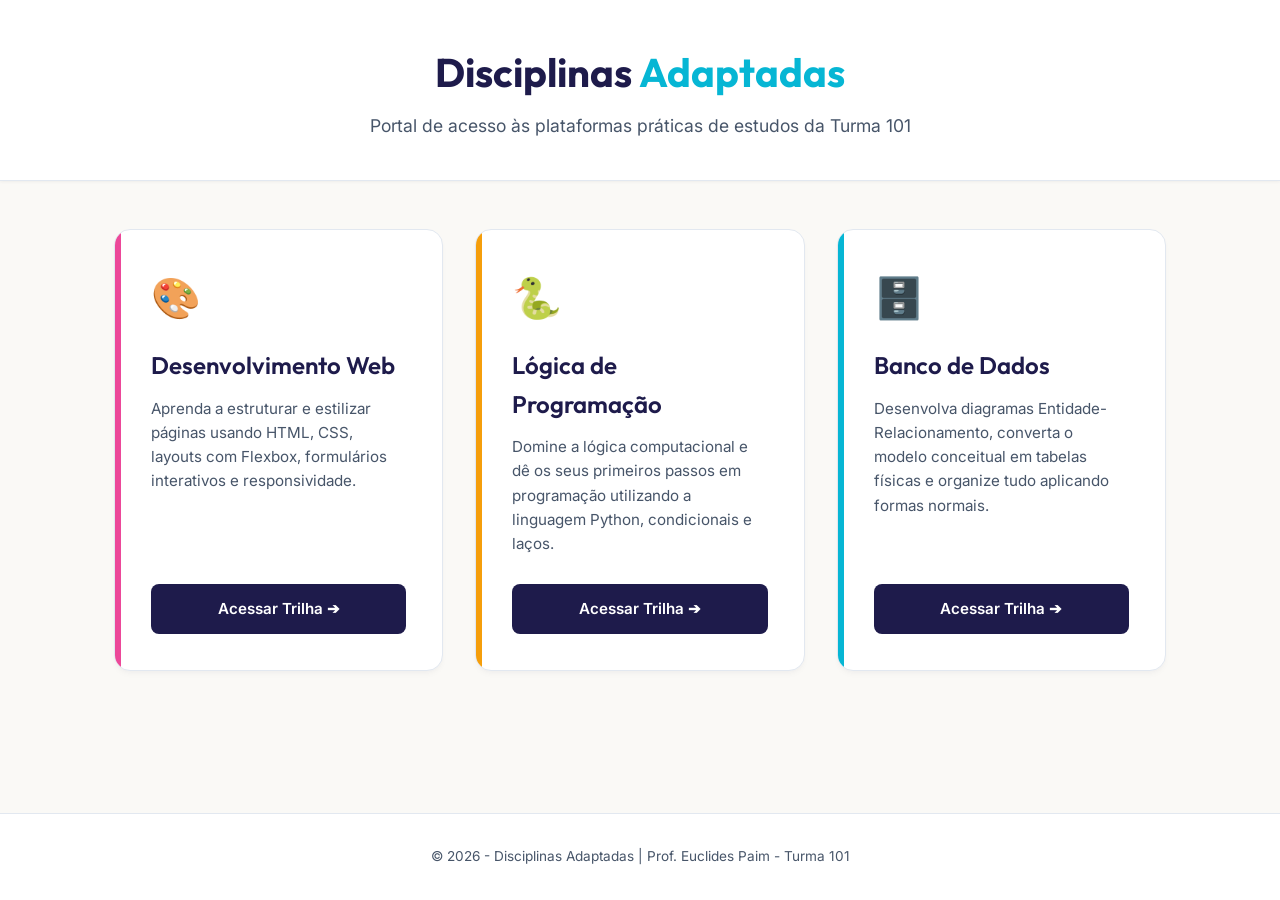
==== index.html @ 85c39c87 "feat: adiciona portal central de disciplinas na raiz" ====
<!DOCTYPE html>
<html lang="pt-BR">
<head>
  <meta charset="UTF-8">
  <meta name="viewport" content="width=device-width, initial-scale=1.0">
  <meta name="description" content="Portal de acesso às plataformas didáticas interativas de disciplinas adaptadas para a turma 101.">
  <title>Disciplinas Adaptadas - Turma 101</title>
  <style>
    @import url('https://fonts.googleapis.com/css2?family=Inter:wght@300;400;500;600;700&family=Outfit:wght@400;500;600;700&display=swap');

    :root {
      --bg-cream: #FAF9F6;
      --bg-slate: #0F172A;
      --primary-indigo: #1E1B4B;
      --accent-cyan: #06B6D4;
      --text-main: #0F172A;
      --text-light: #475569;
      --border-color: #E2E8F0;
      
      --font-title: 'Outfit', sans-serif;
      --font-body: 'Inter', sans-serif;
    }

    * {
      margin: 0;
      padding: 0;
      box-sizing: border-box;
    }

    body {
      font-family: var(--font-body);
      background-color: var(--bg-cream);
      color: var(--text-main);
      min-height: 100vh;
      display: flex;
      flex-direction: column;
      line-height: 1.6;
    }

    header {
      background-color: white;
      border-bottom: 1px solid var(--border-color);
      padding: 2.5rem 1rem;
      text-align: center;
      box-shadow: 0 1px 3px rgba(0, 0, 0, 0.05);
    }

    .header-container {
      max-width: 800px;
      margin: 0 auto;
    }

    header h1 {
      font-family: var(--font-title);
      color: var(--primary-indigo);
      font-size: 2.5rem;
      font-weight: 700;
      margin-bottom: 0.5rem;
    }

    header h1 span {
      color: var(--accent-cyan);
    }

    header p {
      color: var(--text-light);
      font-size: 1.1rem;
    }

    main {
      flex-grow: 1;
      max-width: 1100px;
      width: 100%;
      margin: 3rem auto;
      padding: 0 1.5rem;
    }

    .portal-grid {
      display: grid;
      grid-template-columns: repeat(auto-fit, minmax(300px, 1fr));
      gap: 2rem;
    }

    .portal-card {
      background-color: white;
      border: 1px solid var(--border-color);
      border-radius: 16px;
      padding: 2.25rem;
      box-shadow: 0 4px 6px -1px rgba(30, 27, 75, 0.03), 0 2px 4px -1px rgba(30, 27, 75, 0.02);
      display: flex;
      flex-direction: column;
      justify-content: space-between;
      transition: transform 0.2s, box-shadow 0.2s;
      position: relative;
      overflow: hidden;
    }

    .portal-card::before {
      content: '';
      position: absolute;
      top: 0;
      left: 0;
      width: 6px;
      height: 100%;
      background-color: var(--accent-cyan);
    }

    .portal-card:hover {
      transform: translateY(-5px);
      box-shadow: 0 10px 15px -3px rgba(30, 27, 75, 0.05), 0 4px 6px -2px rgba(30, 27, 75, 0.03);
    }

    .card-icon {
      font-size: 2.5rem;
      margin-bottom: 1rem;
      display: inline-block;
    }

    .card-title {
      font-family: var(--font-title);
      font-size: 1.5rem;
      color: var(--primary-indigo);
      margin-bottom: 0.75rem;
      font-weight: 600;
    }

    .card-desc {
      color: var(--text-light);
      font-size: 0.95rem;
      margin-bottom: 1.75rem;
      flex-grow: 1;
    }

    .card-link {
      background-color: var(--primary-indigo);
      color: white;
      text-decoration: none;
      padding: 0.8rem 1.5rem;
      border-radius: 8px;
      font-weight: 600;
      text-align: center;
      transition: background-color 0.2s;
      font-size: 0.95rem;
      display: block;
    }

    .card-link:hover {
      background-color: var(--accent-cyan);
    }

    footer {
      text-align: center;
      padding: 2rem 1rem;
      color: var(--text-light);
      font-size: 0.85rem;
      border-top: 1px solid var(--border-color);
      background-color: white;
      margin-top: auto;
    }

    /* Cores personalizadas para os cards */
    .portal-card.devweb::before { background-color: #EC4899; } /* Pink */
    .portal-card.devweb .card-link:hover { background-color: #EC4899; }
    
    .portal-card.python::before { background-color: #F59E0B; } /* Amber */
    .portal-card.python .card-link:hover { background-color: #F59E0B; }
    
    .portal-card.db::before { background-color: var(--accent-cyan); } /* Cyan */
    .portal-card.db .card-link:hover { background-color: var(--accent-cyan); }
  </style>
</head>
<body>

  <header>
    <div class="header-container">
      <h1>Disciplinas <span>Adaptadas</span></h1>
      <p>Portal de acesso às plataformas práticas de estudos da Turma 101</p>
    </div>
  </header>

  <main>
    <div class="portal-grid">
      
      <!-- Card Desenvolvimento Web -->
      <div class="portal-card devweb">
        <div>
          <span class="card-icon">🎨</span>
          <h2 class="card-title">Desenvolvimento Web</h2>
          <p class="card-desc">Aprenda a estruturar e estilizar páginas usando HTML, CSS, layouts com Flexbox, formulários interativos e responsividade.</p>
        </div>
        <a href="./Desenvolvimento-web/index.html" class="card-link">Acessar Trilha ➔</a>
      </div>

      <!-- Card Lógica de Programação -->
      <div class="portal-card python">
        <div>
          <span class="card-icon">🐍</span>
          <h2 class="card-title">Lógica de Programação</h2>
          <p class="card-desc">Domine a lógica computacional e dê os seus primeiros passos em programação utilizando a linguagem Python, condicionais e laços.</p>
        </div>
        <a href="./Logica-de-Programacao/index.html" class="card-link">Acessar Trilha ➔</a>
      </div>

      <!-- Card Banco de Dados -->
      <div class="portal-card db">
        <div>
          <span class="card-icon">🗄️</span>
          <h2 class="card-title">Banco de Dados</h2>
          <p class="card-desc">Desenvolva diagramas Entidade-Relacionamento, converta o modelo conceitual em tabelas físicas e organize tudo aplicando formas normais.</p>
        </div>
        <a href="./Banco-de-Dados/index.html" class="card-link">Acessar Trilha ➔</a>
      </div>

    </div>
  </main>

  <footer>
    <p>&copy; 2026 - Disciplinas Adaptadas | Prof. Euclides Paim - Turma 101</p>
  </footer>

</body>
</html>
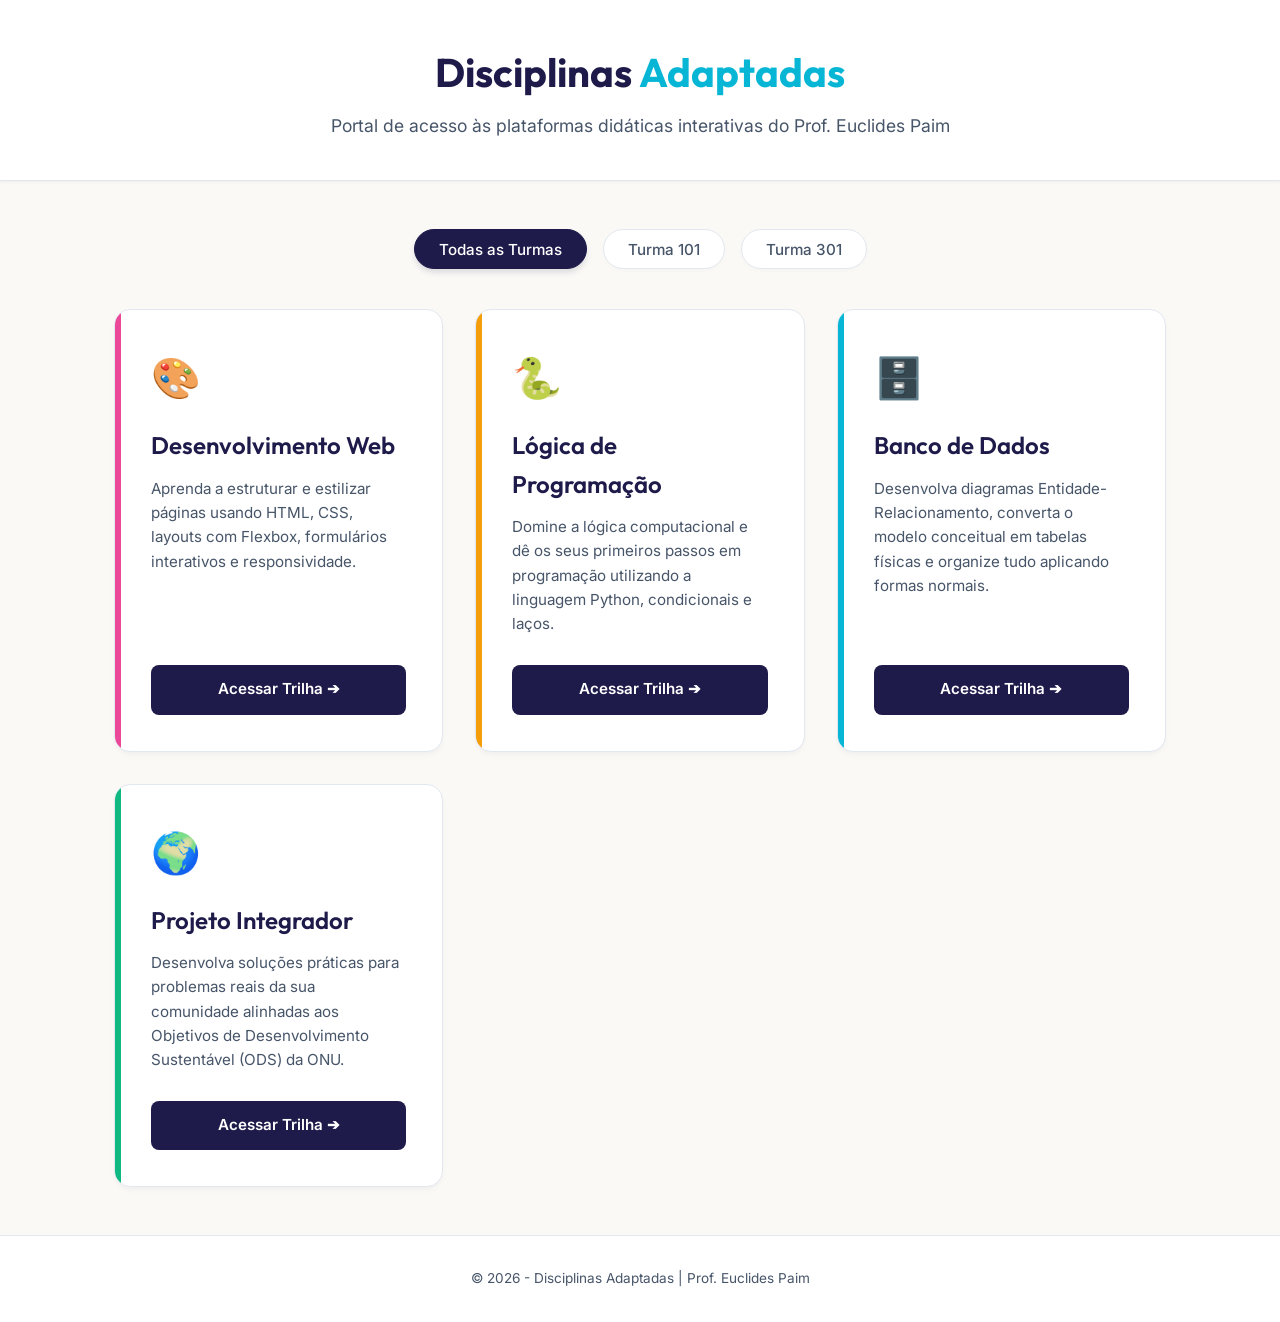
==== commit 09bf9b5a: "feat: adiciona card do Projeto Integrador e filtro por turmas no portal Co-Authored-By: Claude Fable" ====
--- a/index.html
+++ b/index.html
@@ -3,8 +3,8 @@
 <head>
   <meta charset="UTF-8">
   <meta name="viewport" content="width=device-width, initial-scale=1.0">
-  <meta name="description" content="Portal de acesso às plataformas didáticas interativas de disciplinas adaptadas para a turma 101.">
-  <title>Disciplinas Adaptadas - Turma 101</title>
+  <meta name="description" content="Portal de acesso às plataformas didáticas interativas de disciplinas adaptadas para as turmas do Prof. Euclides Paim.">
+  <title>Portal de Disciplinas Adaptadas</title>
   <style>
     @import url('https://fonts.googleapis.com/css2?family=Inter:wght@300;400;500;600;700&family=Outfit:wght@400;500;600;700&display=swap');
 
@@ -167,6 +167,56 @@
     
     .portal-card.db::before { background-color: var(--accent-cyan); } /* Cyan */
     .portal-card.db .card-link:hover { background-color: var(--accent-cyan); }
+
+    .portal-card.pi::before { background-color: #10B981; } /* Emerald */
+    .portal-card.pi .card-link:hover { background-color: #10B981; }
+
+    /* Filtro de Turmas */
+    .filter-container {
+      display: flex;
+      justify-content: center;
+      gap: 1rem;
+      margin-bottom: 2.5rem;
+      flex-wrap: wrap;
+    }
+
+    .filter-btn {
+      background-color: white;
+      border: 1px solid var(--border-color);
+      padding: 0.6rem 1.5rem;
+      border-radius: 30px;
+      font-family: var(--font-body);
+      font-size: 0.95rem;
+      font-weight: 500;
+      color: var(--text-light);
+      cursor: pointer;
+      transition: all 0.2s ease;
+      box-shadow: 0 2px 4px rgba(0,0,0,0.02);
+    }
+
+    .filter-btn:hover {
+      border-color: var(--primary-indigo);
+      color: var(--primary-indigo);
+      transform: translateY(-1px);
+    }
+
+    .filter-btn.active {
+      background-color: var(--primary-indigo);
+      border-color: var(--primary-indigo);
+      color: white;
+      box-shadow: 0 4px 6px -1px rgba(30, 27, 75, 0.15);
+    }
+
+    @keyframes fadeIn {
+      from {
+        opacity: 0;
+        transform: translateY(10px);
+      }
+      to {
+        opacity: 1;
+        transform: translateY(0);
+      }
+    }
   </style>
 </head>
 <body>
@@ -174,15 +224,22 @@
   <header>
     <div class="header-container">
       <h1>Disciplinas <span>Adaptadas</span></h1>
-      <p>Portal de acesso às plataformas práticas de estudos da Turma 101</p>
+      <p>Portal de acesso às plataformas didáticas interativas do Prof. Euclides Paim</p>
     </div>
   </header>
 
   <main>
+    <!-- Filtro de Turmas -->
+    <div class="filter-container">
+      <button class="filter-btn active" onclick="filterTurma('all', event)">Todas as Turmas</button>
+      <button class="filter-btn" onclick="filterTurma('101', event)">Turma 101</button>
+      <button class="filter-btn" onclick="filterTurma('301', event)">Turma 301</button>
+    </div>
+
     <div class="portal-grid">
       
       <!-- Card Desenvolvimento Web -->
-      <div class="portal-card devweb">
+      <div class="portal-card devweb" data-turma="101">
         <div>
           <span class="card-icon">🎨</span>
           <h2 class="card-title">Desenvolvimento Web</h2>
@@ -192,7 +249,7 @@
       </div>
 
       <!-- Card Lógica de Programação -->
-      <div class="portal-card python">
+      <div class="portal-card python" data-turma="101">
         <div>
           <span class="card-icon">🐍</span>
           <h2 class="card-title">Lógica de Programação</h2>
@@ -202,7 +259,7 @@
       </div>
 
       <!-- Card Banco de Dados -->
-      <div class="portal-card db">
+      <div class="portal-card db" data-turma="101">
         <div>
           <span class="card-icon">🗄️</span>
           <h2 class="card-title">Banco de Dados</h2>
@@ -211,12 +268,44 @@
         <a href="./Banco-de-Dados/index.html" class="card-link">Acessar Trilha ➔</a>
       </div>
 
+      <!-- Card Projeto Integrador -->
+      <div class="portal-card pi" data-turma="301">
+        <div>
+          <span class="card-icon">🌍</span>
+          <h2 class="card-title">Projeto Integrador</h2>
+          <p class="card-desc">Desenvolva soluções práticas para problemas reais da sua comunidade alinhadas aos Objetivos de Desenvolvimento Sustentável (ODS) da ONU.</p>
+        </div>
+        <a href="./Projeto-Integrador/index.html" class="card-link">Acessar Trilha ➔</a>
+      </div>
+
     </div>
   </main>
 
   <footer>
-    <p>&copy; 2026 - Disciplinas Adaptadas | Prof. Euclides Paim - Turma 101</p>
+    <p>&copy; 2026 - Disciplinas Adaptadas | Prof. Euclides Paim</p>
   </footer>
+
+  <script>
+    function filterTurma(turma, event) {
+      // Atualiza botão ativo
+      document.querySelectorAll('.filter-btn').forEach(btn => {
+        btn.classList.remove('active');
+      });
+      event.currentTarget.classList.add('active');
+
+      // Filtra os cards
+      const cards = document.querySelectorAll('.portal-card');
+      cards.forEach(card => {
+        const cardTurma = card.getAttribute('data-turma');
+        if (turma === 'all' || cardTurma === turma) {
+          card.style.display = 'flex';
+          card.style.animation = 'fadeIn 0.3s ease forwards';
+        } else {
+          card.style.display = 'none';
+        }
+      });
+    }
+  </script>
 
 </body>
 </html>
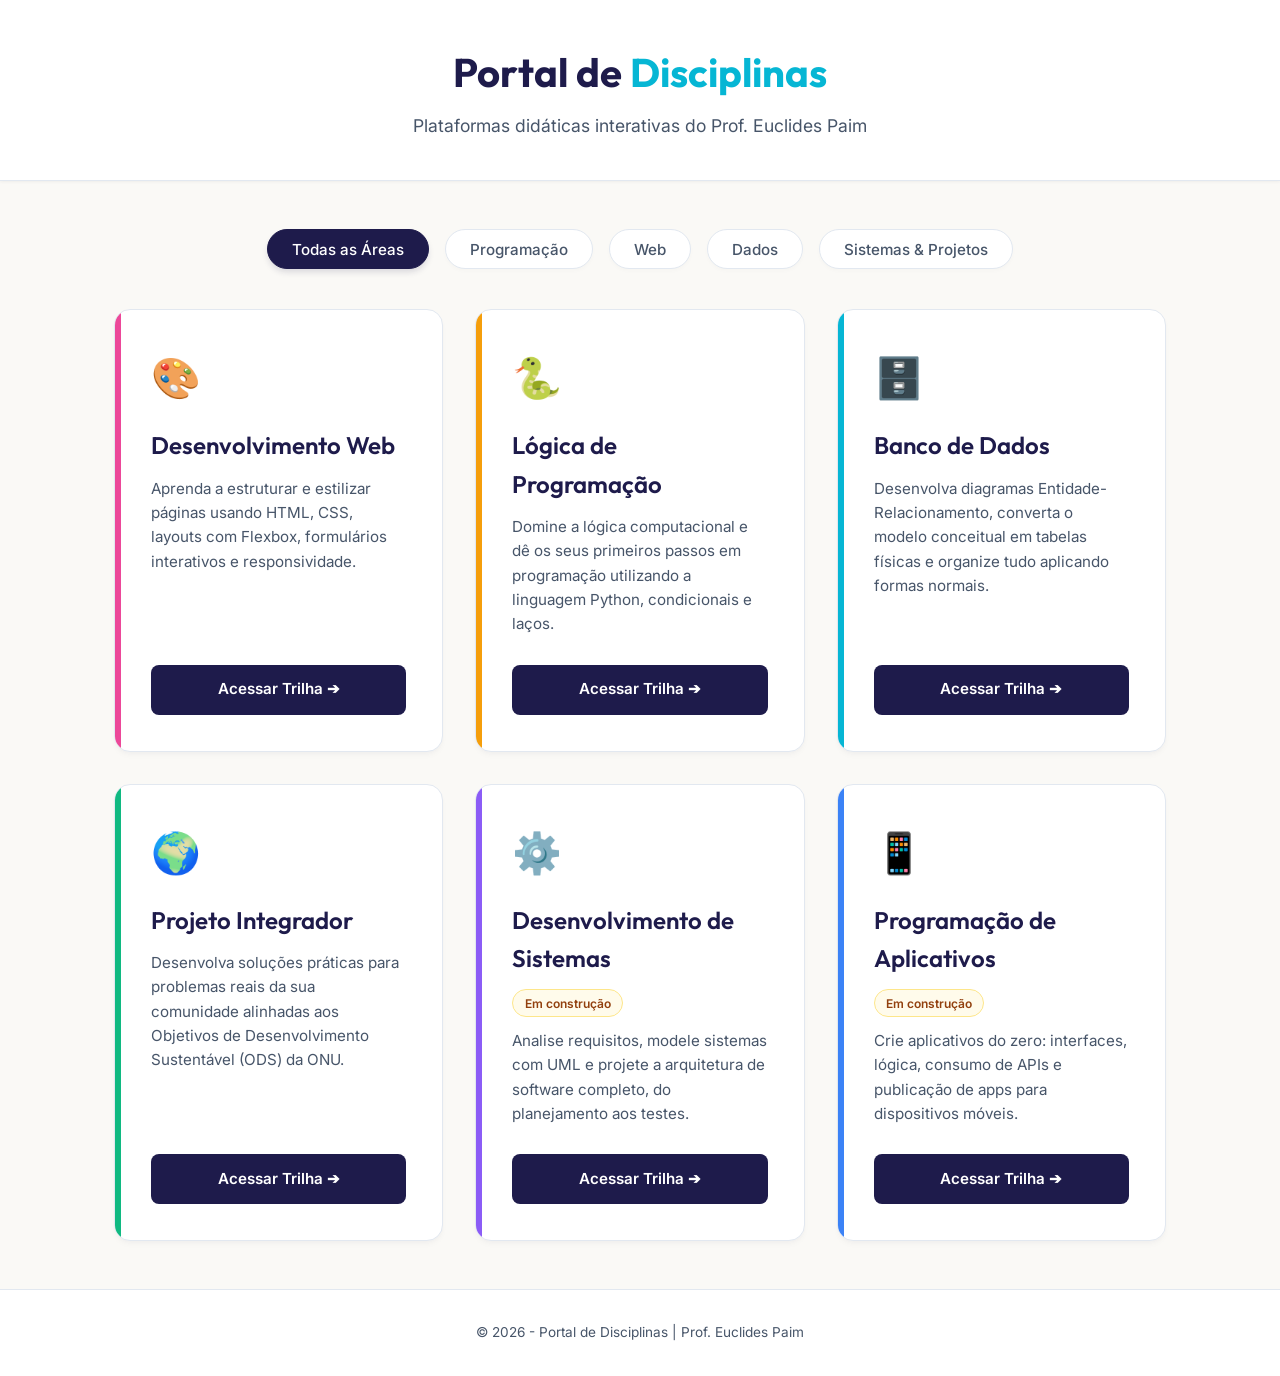
==== commit dd094d60: "feat: renomeia para Portal de Disciplinas e filtra por área Adiciona cards de Desenvolvimento de Sis" ====
--- a/index.html
+++ b/index.html
@@ -3,8 +3,9 @@
 <head>
   <meta charset="UTF-8">
   <meta name="viewport" content="width=device-width, initial-scale=1.0">
-  <meta name="description" content="Portal de acesso às plataformas didáticas interativas de disciplinas adaptadas para as turmas do Prof. Euclides Paim.">
-  <title>Portal de Disciplinas Adaptadas</title>
+  <meta name="description" content="Portal de acesso às plataformas didáticas interativas das disciplinas do Prof. Euclides Paim.">
+  <title>Portal de Disciplinas</title>
+  <link rel="icon" href="data:image/svg+xml,<svg xmlns='http://www.w3.org/2000/svg' viewBox='0 0 100 100'><text y='.9em' font-size='90'>🎓</text></svg>">
   <style>
     @import url('https://fonts.googleapis.com/css2?family=Inter:wght@300;400;500;600;700&family=Outfit:wght@400;500;600;700&display=swap');
 
@@ -171,7 +172,25 @@
     .portal-card.pi::before { background-color: #10B981; } /* Emerald */
     .portal-card.pi .card-link:hover { background-color: #10B981; }
 
-    /* Filtro de Turmas */
+    .portal-card.devsis::before { background-color: #8B5CF6; } /* Violet */
+    .portal-card.devsis .card-link:hover { background-color: #8B5CF6; }
+
+    .portal-card.appdev::before { background-color: #3B82F6; } /* Blue */
+    .portal-card.appdev .card-link:hover { background-color: #3B82F6; }
+
+    .construction-tag {
+      display: inline-block;
+      background-color: #FFFBEB;
+      border: 1px solid #FDE68A;
+      color: #92400E;
+      font-size: 0.75rem;
+      font-weight: 600;
+      padding: 0.2rem 0.7rem;
+      border-radius: 30px;
+      margin-bottom: 0.75rem;
+    }
+
+    /* Filtro por Área */
     .filter-container {
       display: flex;
       justify-content: center;
@@ -223,23 +242,25 @@
 
   <header>
     <div class="header-container">
-      <h1>Disciplinas <span>Adaptadas</span></h1>
-      <p>Portal de acesso às plataformas didáticas interativas do Prof. Euclides Paim</p>
+      <h1>Portal de <span>Disciplinas</span></h1>
+      <p>Plataformas didáticas interativas do Prof. Euclides Paim</p>
     </div>
   </header>
 
   <main>
-    <!-- Filtro de Turmas -->
+    <!-- Filtro por Área -->
     <div class="filter-container">
-      <button class="filter-btn active" onclick="filterTurma('all', event)">Todas as Turmas</button>
-      <button class="filter-btn" onclick="filterTurma('101', event)">Turma 101</button>
-      <button class="filter-btn" onclick="filterTurma('301', event)">Turma 301</button>
+      <button class="filter-btn active" onclick="filterArea('all', event)">Todas as Áreas</button>
+      <button class="filter-btn" onclick="filterArea('programacao', event)">Programação</button>
+      <button class="filter-btn" onclick="filterArea('web', event)">Web</button>
+      <button class="filter-btn" onclick="filterArea('dados', event)">Dados</button>
+      <button class="filter-btn" onclick="filterArea('sistemas', event)">Sistemas &amp; Projetos</button>
     </div>
 
     <div class="portal-grid">
       
       <!-- Card Desenvolvimento Web -->
-      <div class="portal-card devweb" data-turma="101">
+      <div class="portal-card devweb" data-area="web">
         <div>
           <span class="card-icon">🎨</span>
           <h2 class="card-title">Desenvolvimento Web</h2>
@@ -249,7 +270,7 @@
       </div>
 
       <!-- Card Lógica de Programação -->
-      <div class="portal-card python" data-turma="101">
+      <div class="portal-card python" data-area="programacao">
         <div>
           <span class="card-icon">🐍</span>
           <h2 class="card-title">Lógica de Programação</h2>
@@ -259,7 +280,7 @@
       </div>
 
       <!-- Card Banco de Dados -->
-      <div class="portal-card db" data-turma="101">
+      <div class="portal-card db" data-area="dados">
         <div>
           <span class="card-icon">🗄️</span>
           <h2 class="card-title">Banco de Dados</h2>
@@ -269,7 +290,7 @@
       </div>
 
       <!-- Card Projeto Integrador -->
-      <div class="portal-card pi" data-turma="301">
+      <div class="portal-card pi" data-area="sistemas">
         <div>
           <span class="card-icon">🌍</span>
           <h2 class="card-title">Projeto Integrador</h2>
@@ -278,15 +299,37 @@
         <a href="./Projeto-Integrador/index.html" class="card-link">Acessar Trilha ➔</a>
       </div>
 
+      <!-- Card Desenvolvimento de Sistemas -->
+      <div class="portal-card devsis" data-area="sistemas">
+        <div>
+          <span class="card-icon">⚙️</span>
+          <h2 class="card-title">Desenvolvimento de Sistemas</h2>
+          <span class="construction-tag">Em construção</span>
+          <p class="card-desc">Analise requisitos, modele sistemas com UML e projete a arquitetura de software completo, do planejamento aos testes.</p>
+        </div>
+        <a href="https://euclidespaim.github.io/desenvolvimento-de-sistemas/" class="card-link">Acessar Trilha ➔</a>
+      </div>
+
+      <!-- Card Programação de Aplicativos -->
+      <div class="portal-card appdev" data-area="programacao">
+        <div>
+          <span class="card-icon">📱</span>
+          <h2 class="card-title">Programação de Aplicativos</h2>
+          <span class="construction-tag">Em construção</span>
+          <p class="card-desc">Crie aplicativos do zero: interfaces, lógica, consumo de APIs e publicação de apps para dispositivos móveis.</p>
+        </div>
+        <a href="https://euclidespaim.github.io/programacao-de-aplicativos/" class="card-link">Acessar Trilha ➔</a>
+      </div>
+
     </div>
   </main>
 
   <footer>
-    <p>&copy; 2026 - Disciplinas Adaptadas | Prof. Euclides Paim</p>
+    <p>&copy; 2026 - Portal de Disciplinas | Prof. Euclides Paim</p>
   </footer>
 
   <script>
-    function filterTurma(turma, event) {
+    function filterArea(area, event) {
       // Atualiza botão ativo
       document.querySelectorAll('.filter-btn').forEach(btn => {
         btn.classList.remove('active');
@@ -296,8 +339,8 @@
       // Filtra os cards
       const cards = document.querySelectorAll('.portal-card');
       cards.forEach(card => {
-        const cardTurma = card.getAttribute('data-turma');
-        if (turma === 'all' || cardTurma === turma) {
+        const cardArea = card.getAttribute('data-area');
+        if (area === 'all' || cardArea === area) {
           card.style.display = 'flex';
           card.style.animation = 'fadeIn 0.3s ease forwards';
         } else {
